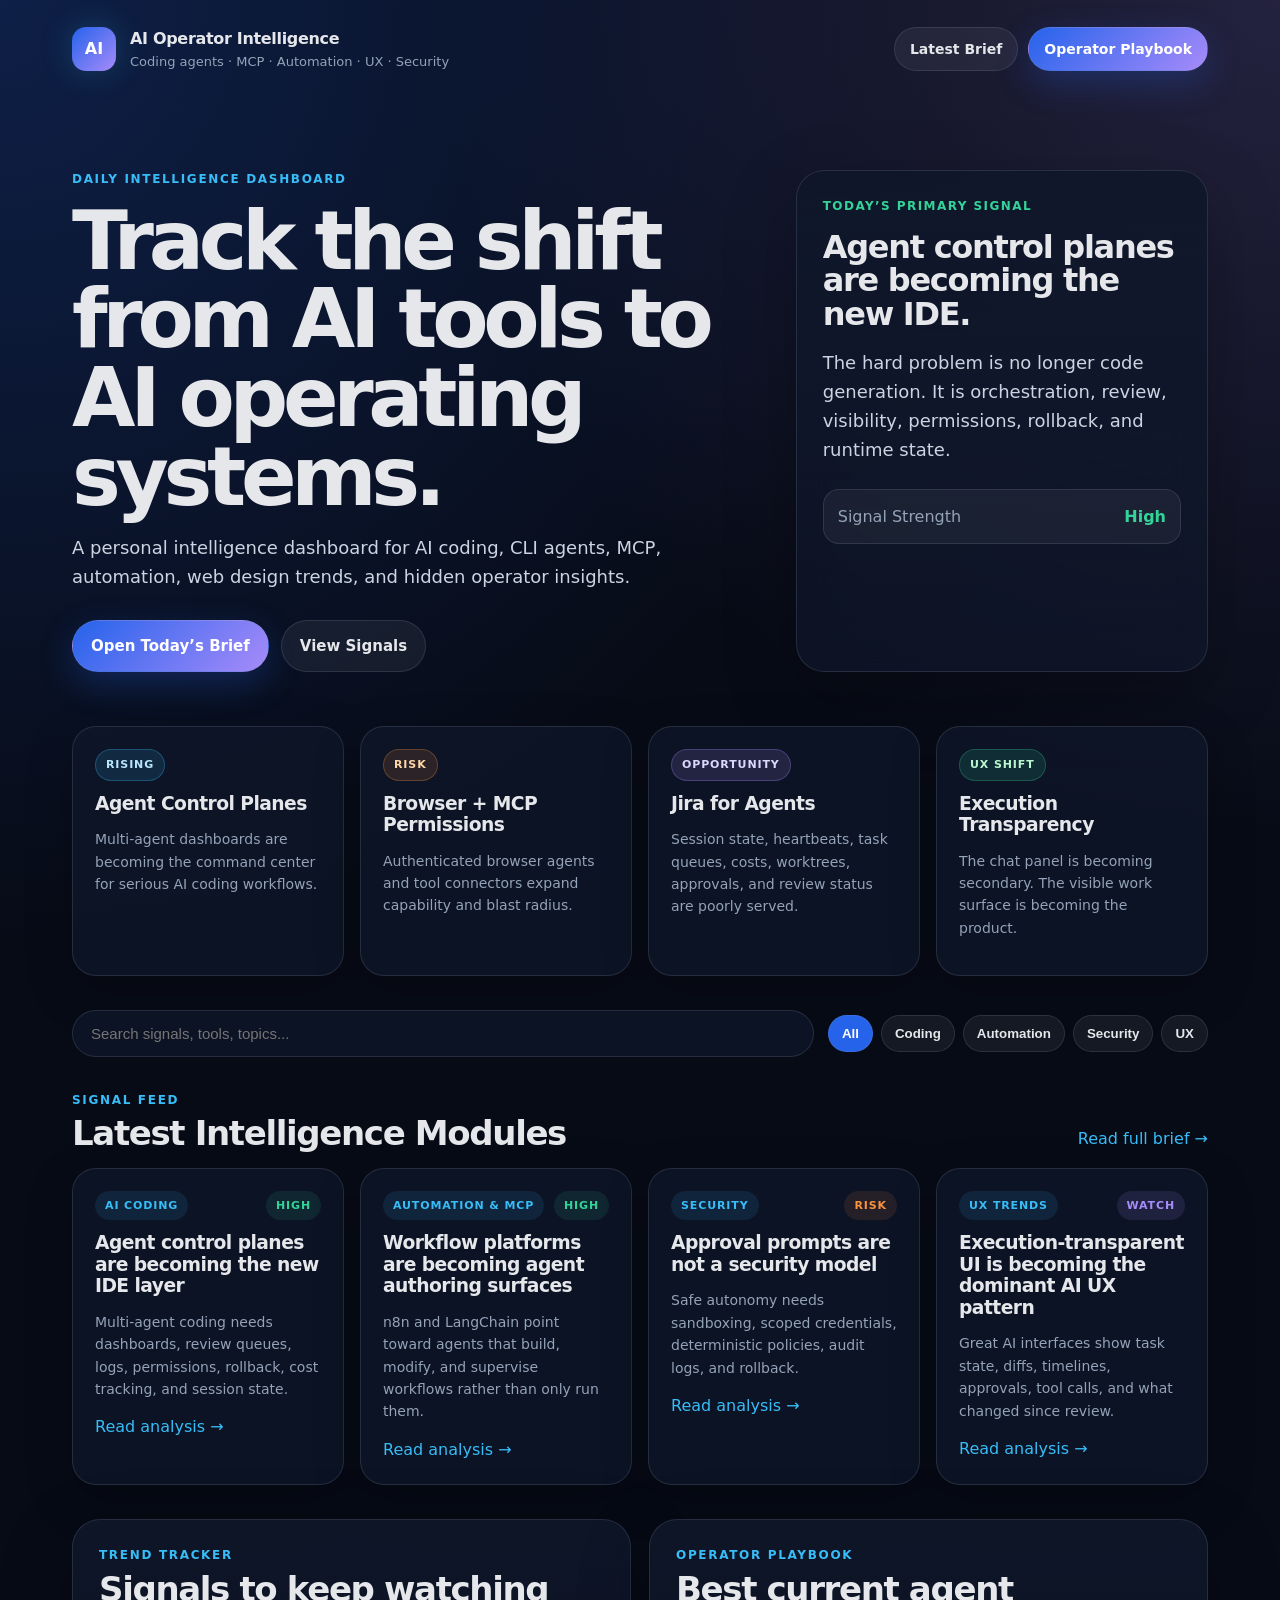
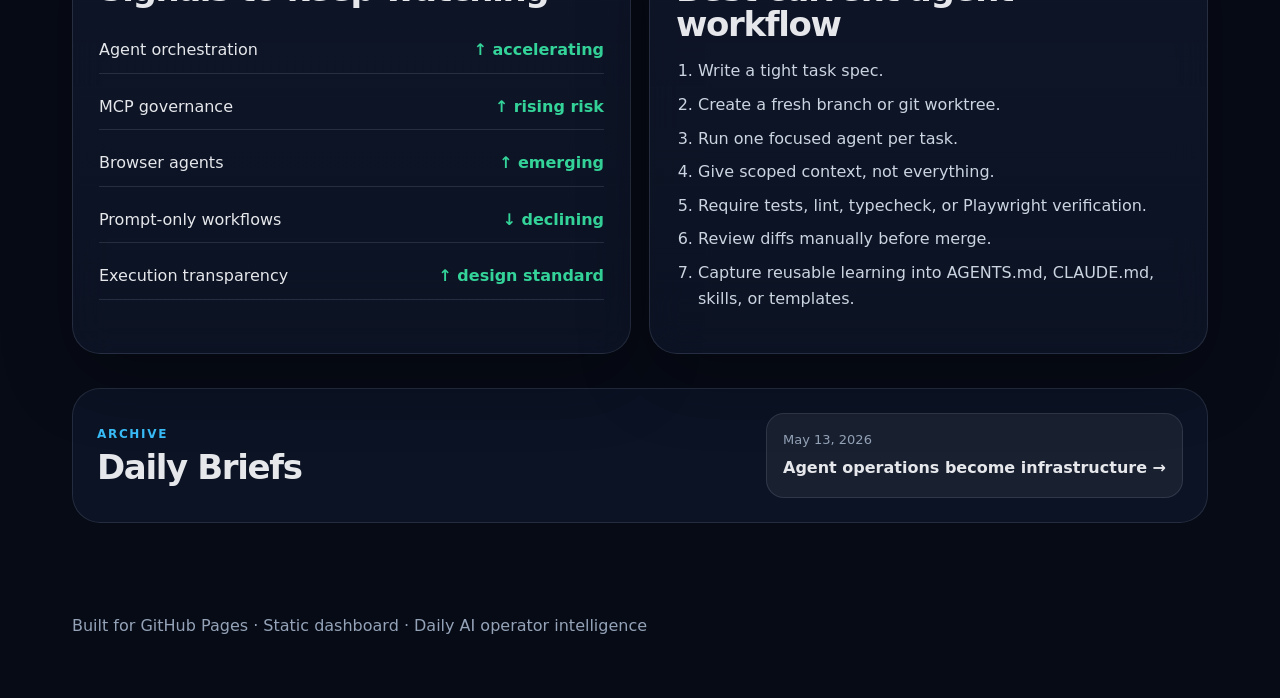
==== index.html @ 3b00562f "Initial commit: AI Operator Intelligence dashboard" ====
<!DOCTYPE html>
<html lang="en">
<head>
  <meta charset="UTF-8" />
  <meta name="viewport" content="width=device-width, initial-scale=1.0" />
  <title>AI Operator Intelligence</title>
  <link rel="stylesheet" href="assets/styles.css" />
</head>
<body>
  <div class="noise"></div>
  <header class="site-header">
    <nav class="nav">
      <div class="brand">
        <div class="brand-mark">AI</div>
        <div>
          <div class="brand-title">AI Operator Intelligence</div>
          <div class="brand-subtitle">Coding agents · MCP · Automation · UX · Security</div>
        </div>
      </div>
      <div class="nav-actions">
        <a class="ghost-btn" href="archive/2026-05-13.html">Latest Brief</a>
        <a class="primary-btn" href="#operator-playbook">Operator Playbook</a>
      </div>
    </nav>
    <section class="hero">
      <div class="hero-copy">
        <div class="eyebrow">Daily Intelligence Dashboard</div>
        <h1>Track the shift from AI tools to AI operating systems.</h1>
        <p>A personal intelligence dashboard for AI coding, CLI agents, MCP, automation, web design trends, and hidden operator insights.</p>
        <div class="hero-actions">
          <a class="primary-btn large" href="archive/2026-05-13.html">Open Today’s Brief</a>
          <a class="secondary-btn large" href="#signals">View Signals</a>
        </div>
      </div>
      <aside class="hero-panel">
        <div class="panel-label">Today’s Primary Signal</div>
        <h2>Agent control planes are becoming the new IDE.</h2>
        <p>The hard problem is no longer code generation. It is orchestration, review, visibility, permissions, rollback, and runtime state.</p>
        <div class="signal-meter"><span>Signal Strength</span><strong>High</strong></div>
      </aside>
    </section>
  </header>
  <main>
    <section class="kpi-grid" id="signals">
      <article class="kpi-card"><span class="chip blue">Rising</span><h3>Agent Control Planes</h3><p>Multi-agent dashboards are becoming the command center for serious AI coding workflows.</p></article>
      <article class="kpi-card"><span class="chip orange">Risk</span><h3>Browser + MCP Permissions</h3><p>Authenticated browser agents and tool connectors expand capability and blast radius.</p></article>
      <article class="kpi-card"><span class="chip purple">Opportunity</span><h3>Jira for Agents</h3><p>Session state, heartbeats, task queues, costs, worktrees, approvals, and review status are poorly served.</p></article>
      <article class="kpi-card"><span class="chip green">UX Shift</span><h3>Execution Transparency</h3><p>The chat panel is becoming secondary. The visible work surface is becoming the product.</p></article>
    </section>
    <section class="toolbar">
      <input id="searchInput" type="search" placeholder="Search signals, tools, topics..." />
      <div class="filter-buttons">
        <button data-filter="all" class="active">All</button><button data-filter="coding">Coding</button><button data-filter="automation">Automation</button><button data-filter="security">Security</button><button data-filter="ux">UX</button>
      </div>
    </section>
    <section class="section-header"><div><div class="eyebrow">Signal Feed</div><h2>Latest Intelligence Modules</h2></div><a href="archive/2026-05-13.html">Read full brief →</a></section>
    <section class="card-grid" id="signalGrid">
      <article class="intel-card" data-tags="coding cli agents"><div class="card-top"><span class="topic">AI Coding</span><span class="priority high">High</span></div><h3>Agent control planes are becoming the new IDE layer</h3><p>Multi-agent coding needs dashboards, review queues, logs, permissions, rollback, cost tracking, and session state.</p><a href="archive/2026-05-13.html#ai-coding">Read analysis →</a></article>
      <article class="intel-card" data-tags="automation mcp workflows"><div class="card-top"><span class="topic">Automation & MCP</span><span class="priority high">High</span></div><h3>Workflow platforms are becoming agent authoring surfaces</h3><p>n8n and LangChain point toward agents that build, modify, and supervise workflows rather than only run them.</p><a href="archive/2026-05-13.html#automation">Read analysis →</a></article>
      <article class="intel-card" data-tags="security permissions browser mcp"><div class="card-top"><span class="topic">Security</span><span class="priority risk">Risk</span></div><h3>Approval prompts are not a security model</h3><p>Safe autonomy needs sandboxing, scoped credentials, deterministic policies, audit logs, and rollback.</p><a href="archive/2026-05-13.html#security">Read analysis →</a></article>
      <article class="intel-card" data-tags="ux design interface dashboard"><div class="card-top"><span class="topic">UX Trends</span><span class="priority watch">Watch</span></div><h3>Execution-transparent UI is becoming the dominant AI UX pattern</h3><p>Great AI interfaces show task state, diffs, timelines, approvals, tool calls, and what changed since review.</p><a href="archive/2026-05-13.html#ux">Read analysis →</a></article>
    </section>
    <section class="split-section">
      <div class="trend-panel"><div class="eyebrow">Trend Tracker</div><h2>Signals to keep watching</h2><div class="trend-list"><div><span>Agent orchestration</span><strong>↑ accelerating</strong></div><div><span>MCP governance</span><strong>↑ rising risk</strong></div><div><span>Browser agents</span><strong>↑ emerging</strong></div><div><span>Prompt-only workflows</span><strong>↓ declining</strong></div><div><span>Execution transparency</span><strong>↑ design standard</strong></div></div></div>
      <div class="playbook-panel" id="operator-playbook"><div class="eyebrow">Operator Playbook</div><h2>Best current agent workflow</h2><ol><li>Write a tight task spec.</li><li>Create a fresh branch or git worktree.</li><li>Run one focused agent per task.</li><li>Give scoped context, not everything.</li><li>Require tests, lint, typecheck, or Playwright verification.</li><li>Review diffs manually before merge.</li><li>Capture reusable learning into AGENTS.md, CLAUDE.md, skills, or templates.</li></ol></div>
    </section>
    <section class="archive-strip"><div><div class="eyebrow">Archive</div><h2>Daily Briefs</h2></div><a class="archive-item" href="archive/2026-05-13.html"><span>May 13, 2026</span><strong>Agent operations become infrastructure →</strong></a></section>
  </main>
  <footer><p>Built for GitHub Pages · Static dashboard · Daily AI operator intelligence</p></footer>
  <script src="assets/dashboard.js"></script>
</body>
</html>
---- assets/styles.css ----
*{box-sizing:border-box}:root{--bg:#070b16;--panel:rgba(15,23,42,.9);--line:rgba(148,163,184,.18);--text:#e5e7eb;--muted:#94a3b8;--blue:#38bdf8;--blue2:#2563eb;--purple:#a78bfa;--green:#34d399;--orange:#fb923c}html{scroll-behavior:smooth}body{margin:0;background:radial-gradient(circle at top left,rgba(37,99,235,.23),transparent 36%),radial-gradient(circle at top right,rgba(167,139,250,.18),transparent 32%),var(--bg);color:var(--text);font-family:Inter,ui-sans-serif,system-ui,-apple-system,BlinkMacSystemFont,"Segoe UI",sans-serif;line-height:1.6}.noise{pointer-events:none;position:fixed;inset:0;opacity:.08;background-image:linear-gradient(rgba(255,255,255,.08) 1px,transparent 1px),linear-gradient(90deg,rgba(255,255,255,.08) 1px,transparent 1px);background-size:36px 36px}a{color:var(--blue);text-decoration:none}a:hover{text-decoration:underline}.site-header,.brief-header,main,footer{position:relative;z-index:1}.nav{max-width:1180px;margin:0 auto;padding:26px 22px;display:flex;justify-content:space-between;align-items:center;gap:18px}.brand{display:flex;align-items:center;gap:14px}.brand-mark{width:44px;height:44px;border-radius:14px;display:grid;place-items:center;color:white;font-weight:900;background:linear-gradient(135deg,var(--blue2),var(--purple));box-shadow:0 0 32px rgba(56,189,248,.22)}.brand-title{font-weight:800;letter-spacing:-.02em}.brand-subtitle{color:var(--muted);font-size:13px}.nav-actions{display:flex;gap:10px;flex-wrap:wrap}.primary-btn,.secondary-btn,.ghost-btn{display:inline-flex;align-items:center;justify-content:center;border-radius:999px;padding:10px 15px;font-weight:800;font-size:14px;border:1px solid var(--line)}.primary-btn{color:white;background:linear-gradient(135deg,var(--blue2),var(--purple));box-shadow:0 12px 34px rgba(37,99,235,.26)}.secondary-btn,.ghost-btn{color:var(--text);background:rgba(255,255,255,.06)}.large{padding:13px 18px;font-size:15px}.hero{max-width:1180px;margin:0 auto;padding:72px 22px 54px;display:grid;grid-template-columns:1.35fr .8fr;gap:28px;align-items:stretch}.eyebrow{color:var(--blue);text-transform:uppercase;letter-spacing:.14em;font-weight:900;font-size:12px}.hero h1,.brief-hero h1{margin:12px 0 18px;font-size:clamp(42px,7vw,82px);line-height:.96;letter-spacing:-.065em}.hero p,.brief-hero p{color:#cbd5e1;max-width:760px;font-size:18px}.hero-actions{display:flex;gap:12px;flex-wrap:wrap;margin-top:28px}.hero-panel,.trend-panel,.playbook-panel,.brief-section{background:linear-gradient(180deg,rgba(15,23,42,.88),rgba(15,23,42,.68));border:1px solid var(--line);border-radius:28px;padding:26px;box-shadow:0 24px 70px rgba(0,0,0,.28);backdrop-filter:blur(18px)}.panel-label{color:var(--green);text-transform:uppercase;letter-spacing:.12em;font-size:12px;font-weight:900}.hero-panel h2{font-size:32px;line-height:1.05;letter-spacing:-.04em;margin:14px 0}.signal-meter{margin-top:24px;border:1px solid var(--line);background:rgba(255,255,255,.05);border-radius:16px;padding:14px;display:flex;justify-content:space-between;color:var(--muted)}.signal-meter strong{color:var(--green)}main{max-width:1180px;margin:0 auto;padding:0 22px 50px}.kpi-grid,.card-grid{display:grid;grid-template-columns:repeat(4,1fr);gap:16px}.kpi-card,.intel-card{background:rgba(15,23,42,.74);border:1px solid var(--line);border-radius:24px;padding:22px;box-shadow:0 16px 48px rgba(0,0,0,.22)}.kpi-card h3,.intel-card h3{margin:12px 0 8px;line-height:1.15;letter-spacing:-.03em}.kpi-card p,.intel-card p{color:var(--muted);font-size:14px}.chip,.topic,.priority{display:inline-flex;width:fit-content;border-radius:999px;padding:6px 10px;font-size:11px;font-weight:900;text-transform:uppercase;letter-spacing:.08em}.blue{color:#bae6fd;background:rgba(56,189,248,.13);border:1px solid rgba(56,189,248,.28)}.purple{color:#ddd6fe;background:rgba(167,139,250,.14);border:1px solid rgba(167,139,250,.28)}.green{color:#bbf7d0;background:rgba(52,211,153,.13);border:1px solid rgba(52,211,153,.26)}.orange{color:#fed7aa;background:rgba(251,146,60,.13);border:1px solid rgba(251,146,60,.27)}.toolbar{margin:34px 0;display:flex;gap:14px;align-items:center;justify-content:space-between;flex-wrap:wrap}#searchInput{min-width:min(100%,420px);flex:1;border:1px solid var(--line);background:rgba(15,23,42,.74);color:var(--text);border-radius:999px;padding:14px 18px;outline:none;font-size:15px}.filter-buttons{display:flex;gap:8px;flex-wrap:wrap}.filter-buttons button{cursor:pointer;border:1px solid var(--line);background:rgba(255,255,255,.06);color:var(--text);border-radius:999px;padding:10px 13px;font-weight:800}.filter-buttons button.active{background:var(--blue2);color:white}.section-header{display:flex;justify-content:space-between;align-items:end;margin:28px 0 16px;gap:18px}.section-header h2,.trend-panel h2,.playbook-panel h2,.archive-strip h2{margin:6px 0 0;font-size:34px;line-height:1.04;letter-spacing:-.04em}.card-top{display:flex;justify-content:space-between;gap:8px}.topic{color:var(--blue);background:rgba(56,189,248,.1)}.priority.high{color:var(--green);background:rgba(52,211,153,.1)}.priority.risk{color:var(--orange);background:rgba(251,146,60,.1)}.priority.watch{color:var(--purple);background:rgba(167,139,250,.12)}.split-section{display:grid;grid-template-columns:1fr 1fr;gap:18px;margin:34px 0}.trend-list{display:grid;gap:10px;margin-top:20px}.trend-list div{display:flex;justify-content:space-between;gap:14px;border-bottom:1px solid var(--line);padding:10px 0}.trend-list strong{color:var(--green)}.playbook-panel ol,.big-list{padding-left:22px;color:#cbd5e1}.playbook-panel li,.big-list li{margin:8px 0}.archive-strip{border:1px solid var(--line);border-radius:28px;padding:24px;background:rgba(15,23,42,.72);display:flex;justify-content:space-between;align-items:center;gap:22px}.archive-item{min-width:240px;color:var(--text);background:rgba(255,255,255,.06);border:1px solid var(--line);border-radius:18px;padding:16px}.archive-item span{display:block;color:var(--muted);font-size:13px}.archive-item strong{display:block;margin-top:4px}footer{max-width:1180px;margin:0 auto;padding:24px 22px 44px;color:var(--muted)}.back-link{color:var(--text);font-weight:800}.brief-hero{max-width:1180px;margin:0 auto;padding:54px 22px 36px}.brief-meta{display:flex;gap:10px;flex-wrap:wrap;margin-top:24px}.brief-meta span{border:1px solid var(--line);background:rgba(255,255,255,.06);border-radius:999px;padding:8px 12px;color:#cbd5e1;font-size:13px;font-weight:800}.brief-main{display:grid;grid-template-columns:240px 1fr;gap:22px;align-items:start}.brief-sidebar{position:sticky;top:16px;border:1px solid var(--line);background:rgba(15,23,42,.75);border-radius:22px;padding:14px}.brief-sidebar a{display:block;color:#cbd5e1;padding:11px 12px;border-radius:14px;font-weight:800;font-size:14px}.brief-sidebar a:hover{background:rgba(255,255,255,.06);text-decoration:none}.brief-content{display:grid;gap:18px}.brief-section h2{font-size:clamp(28px,4vw,46px);line-height:1.04;letter-spacing:-.05em;margin:14px 0}.brief-section p{color:#cbd5e1;font-size:17px}.insight-grid{display:grid;grid-template-columns:repeat(3,1fr);gap:12px;margin:20px 0}.insight-grid div,.warning-box,.risk-list div{border:1px solid var(--line);border-radius:18px;background:rgba(255,255,255,.05);padding:16px}.insight-grid strong{display:block;color:var(--blue);margin-bottom:4px}.insight-grid span,.risk-list div{color:#cbd5e1}.warning-box{color:#fed7aa;border-color:rgba(251,146,60,.28);background:rgba(251,146,60,.08)}.intel-table{width:100%;border-collapse:collapse;margin:18px 0;overflow:hidden;border-radius:18px}.intel-table th,.intel-table td{border:1px solid var(--line);padding:14px;text-align:left}.intel-table th{color:white;background:rgba(37,99,235,.28)}.intel-table td{color:#cbd5e1}.risk-list{display:grid;gap:10px}@media(max-width:900px){.hero,.split-section,.brief-main{grid-template-columns:1fr}.kpi-grid,.card-grid,.insight-grid{grid-template-columns:1fr 1fr}.brief-sidebar{position:static;display:grid;grid-template-columns:1fr 1fr}}@media(max-width:620px){.nav,.archive-strip,.section-header{align-items:flex-start;flex-direction:column}.kpi-grid,.card-grid,.insight-grid{grid-template-columns:1fr}.hero{padding-top:38px}.hero h1,.brief-hero h1{font-size:44px}.brief-sidebar{grid-template-columns:1fr}}
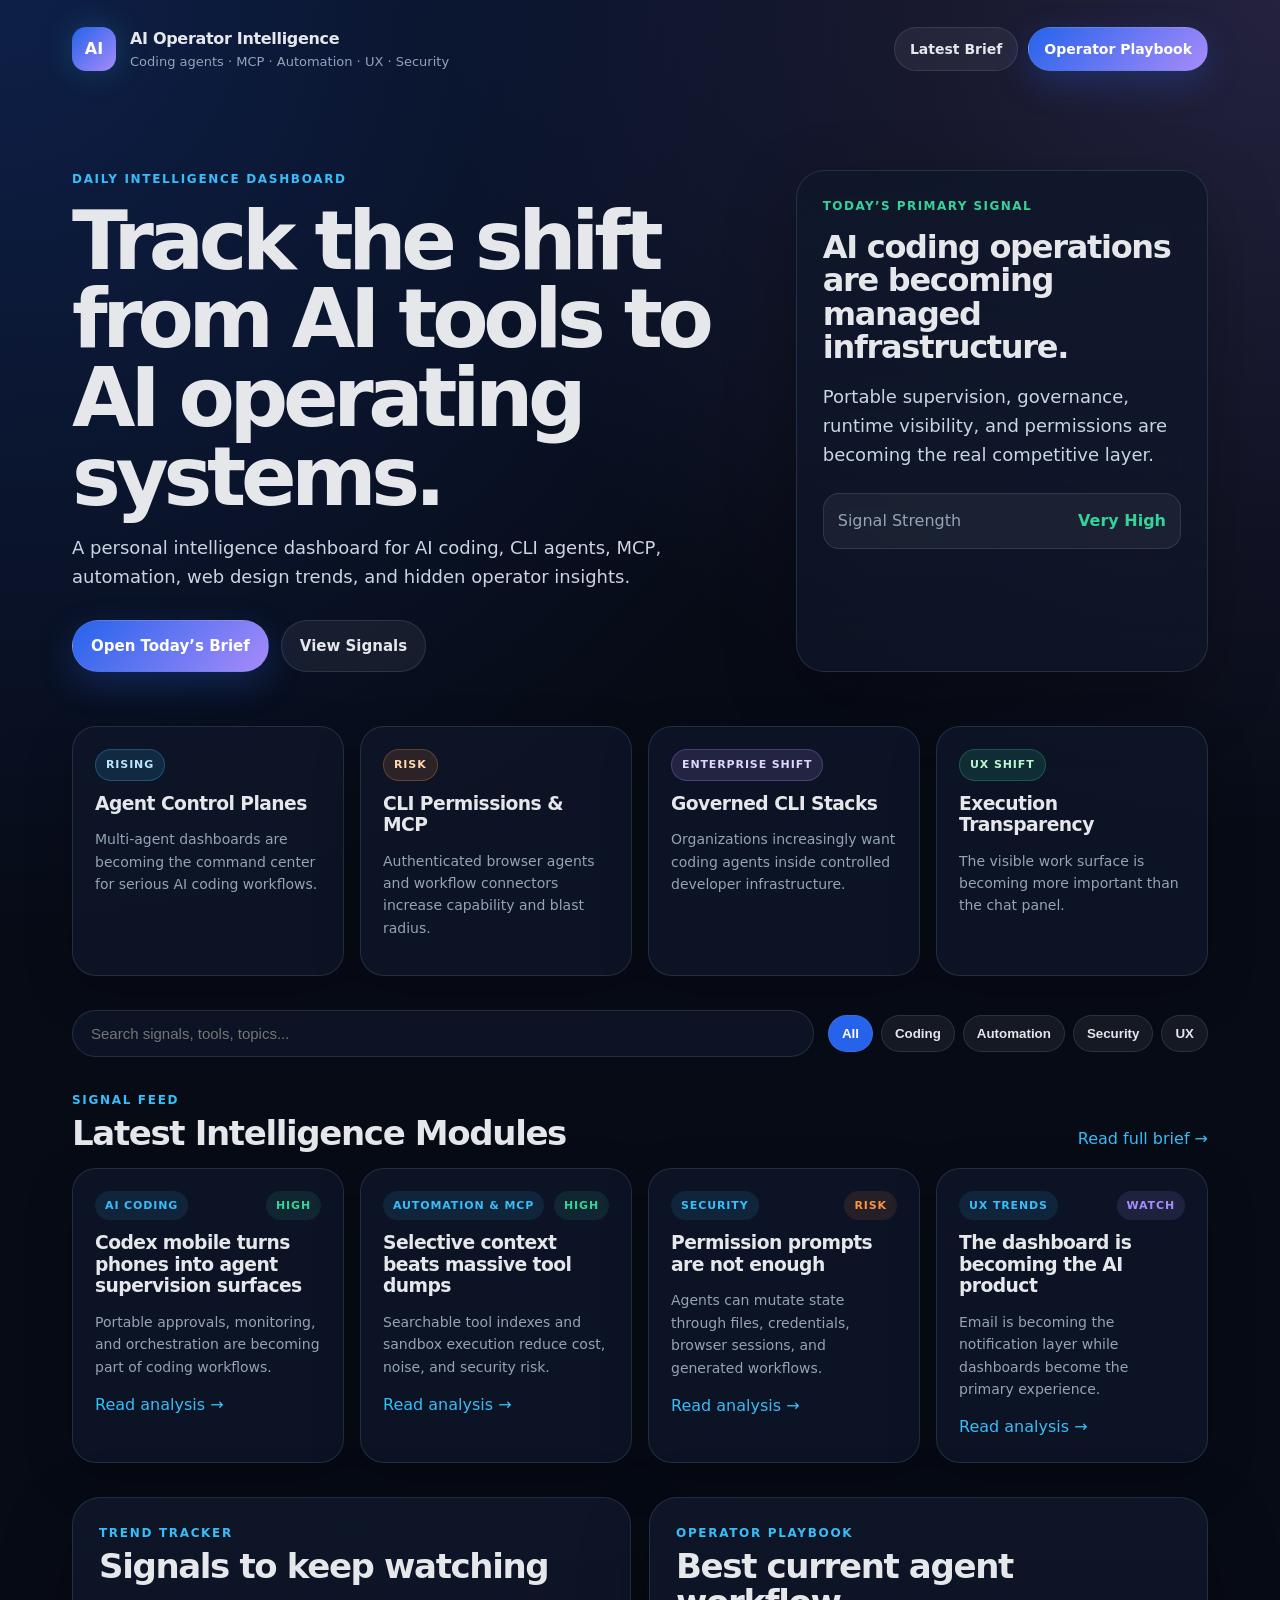
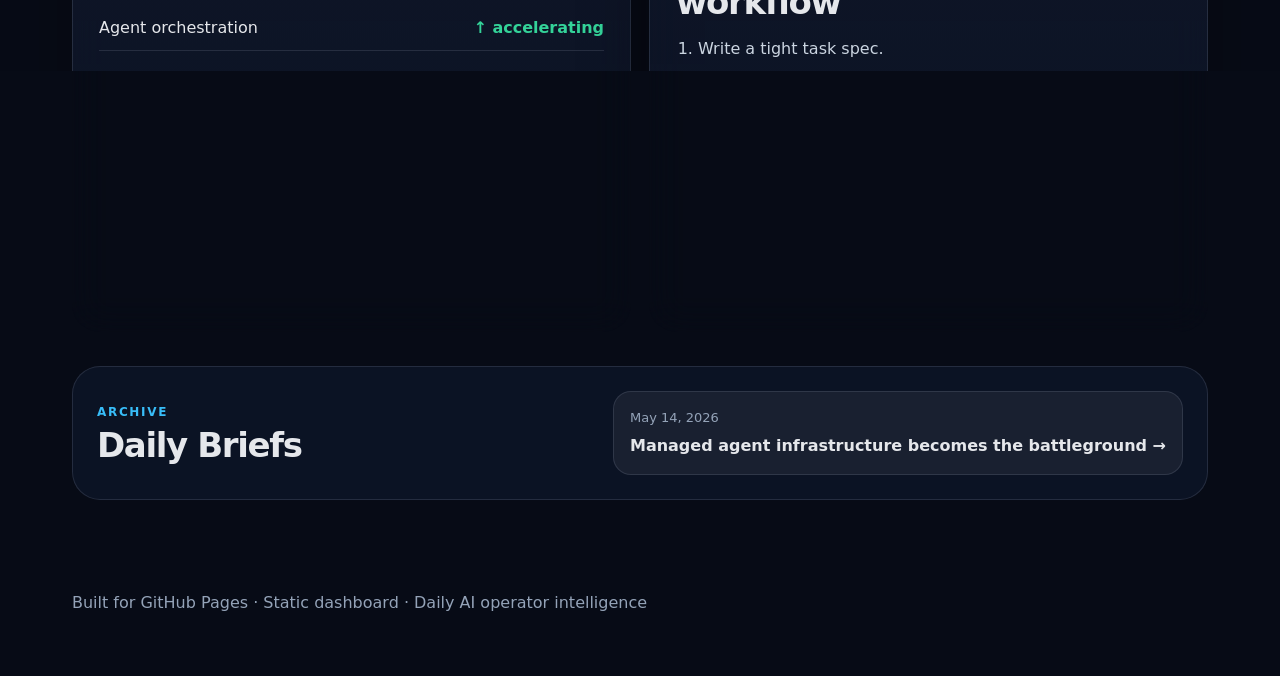
==== commit 433c03df: "Update homepage to May 14 intelligence brief" ====
--- a/index.html
+++ b/index.html
@@ -18,7 +18,7 @@
         </div>
       </div>
       <div class="nav-actions">
-        <a class="ghost-btn" href="archive/2026-05-13.html">Latest Brief</a>
+        <a class="ghost-btn" href="archive/2026-05-14.html">Latest Brief</a>
         <a class="primary-btn" href="#operator-playbook">Operator Playbook</a>
       </div>
     </nav>
@@ -28,24 +28,24 @@
         <h1>Track the shift from AI tools to AI operating systems.</h1>
         <p>A personal intelligence dashboard for AI coding, CLI agents, MCP, automation, web design trends, and hidden operator insights.</p>
         <div class="hero-actions">
-          <a class="primary-btn large" href="archive/2026-05-13.html">Open Today’s Brief</a>
+          <a class="primary-btn large" href="archive/2026-05-14.html">Open Today’s Brief</a>
           <a class="secondary-btn large" href="#signals">View Signals</a>
         </div>
       </div>
       <aside class="hero-panel">
         <div class="panel-label">Today’s Primary Signal</div>
-        <h2>Agent control planes are becoming the new IDE.</h2>
-        <p>The hard problem is no longer code generation. It is orchestration, review, visibility, permissions, rollback, and runtime state.</p>
-        <div class="signal-meter"><span>Signal Strength</span><strong>High</strong></div>
+        <h2>AI coding operations are becoming managed infrastructure.</h2>
+        <p>Portable supervision, governance, runtime visibility, and permissions are becoming the real competitive layer.</p>
+        <div class="signal-meter"><span>Signal Strength</span><strong>Very High</strong></div>
       </aside>
     </section>
   </header>
   <main>
     <section class="kpi-grid" id="signals">
       <article class="kpi-card"><span class="chip blue">Rising</span><h3>Agent Control Planes</h3><p>Multi-agent dashboards are becoming the command center for serious AI coding workflows.</p></article>
-      <article class="kpi-card"><span class="chip orange">Risk</span><h3>Browser + MCP Permissions</h3><p>Authenticated browser agents and tool connectors expand capability and blast radius.</p></article>
-      <article class="kpi-card"><span class="chip purple">Opportunity</span><h3>Jira for Agents</h3><p>Session state, heartbeats, task queues, costs, worktrees, approvals, and review status are poorly served.</p></article>
-      <article class="kpi-card"><span class="chip green">UX Shift</span><h3>Execution Transparency</h3><p>The chat panel is becoming secondary. The visible work surface is becoming the product.</p></article>
+      <article class="kpi-card"><span class="chip orange">Risk</span><h3>CLI Permissions & MCP</h3><p>Authenticated browser agents and workflow connectors increase capability and blast radius.</p></article>
+      <article class="kpi-card"><span class="chip purple">Enterprise Shift</span><h3>Governed CLI Stacks</h3><p>Organizations increasingly want coding agents inside controlled developer infrastructure.</p></article>
+      <article class="kpi-card"><span class="chip green">UX Shift</span><h3>Execution Transparency</h3><p>The visible work surface is becoming more important than the chat panel.</p></article>
     </section>
     <section class="toolbar">
       <input id="searchInput" type="search" placeholder="Search signals, tools, topics..." />
@@ -53,20 +53,20 @@
         <button data-filter="all" class="active">All</button><button data-filter="coding">Coding</button><button data-filter="automation">Automation</button><button data-filter="security">Security</button><button data-filter="ux">UX</button>
       </div>
     </section>
-    <section class="section-header"><div><div class="eyebrow">Signal Feed</div><h2>Latest Intelligence Modules</h2></div><a href="archive/2026-05-13.html">Read full brief →</a></section>
+    <section class="section-header"><div><div class="eyebrow">Signal Feed</div><h2>Latest Intelligence Modules</h2></div><a href="archive/2026-05-14.html">Read full brief →</a></section>
     <section class="card-grid" id="signalGrid">
-      <article class="intel-card" data-tags="coding cli agents"><div class="card-top"><span class="topic">AI Coding</span><span class="priority high">High</span></div><h3>Agent control planes are becoming the new IDE layer</h3><p>Multi-agent coding needs dashboards, review queues, logs, permissions, rollback, cost tracking, and session state.</p><a href="archive/2026-05-13.html#ai-coding">Read analysis →</a></article>
-      <article class="intel-card" data-tags="automation mcp workflows"><div class="card-top"><span class="topic">Automation & MCP</span><span class="priority high">High</span></div><h3>Workflow platforms are becoming agent authoring surfaces</h3><p>n8n and LangChain point toward agents that build, modify, and supervise workflows rather than only run them.</p><a href="archive/2026-05-13.html#automation">Read analysis →</a></article>
-      <article class="intel-card" data-tags="security permissions browser mcp"><div class="card-top"><span class="topic">Security</span><span class="priority risk">Risk</span></div><h3>Approval prompts are not a security model</h3><p>Safe autonomy needs sandboxing, scoped credentials, deterministic policies, audit logs, and rollback.</p><a href="archive/2026-05-13.html#security">Read analysis →</a></article>
-      <article class="intel-card" data-tags="ux design interface dashboard"><div class="card-top"><span class="topic">UX Trends</span><span class="priority watch">Watch</span></div><h3>Execution-transparent UI is becoming the dominant AI UX pattern</h3><p>Great AI interfaces show task state, diffs, timelines, approvals, tool calls, and what changed since review.</p><a href="archive/2026-05-13.html#ux">Read analysis →</a></article>
+      <article class="intel-card" data-tags="coding cli agents"><div class="card-top"><span class="topic">AI Coding</span><span class="priority high">High</span></div><h3>Codex mobile turns phones into agent supervision surfaces</h3><p>Portable approvals, monitoring, and orchestration are becoming part of coding workflows.</p><a href="archive/2026-05-14.html#ai-coding">Read analysis →</a></article>
+      <article class="intel-card" data-tags="automation mcp workflows"><div class="card-top"><span class="topic">Automation & MCP</span><span class="priority high">High</span></div><h3>Selective context beats massive tool dumps</h3><p>Searchable tool indexes and sandbox execution reduce cost, noise, and security risk.</p><a href="archive/2026-05-14.html#automation">Read analysis →</a></article>
+      <article class="intel-card" data-tags="security permissions browser mcp"><div class="card-top"><span class="topic">Security</span><span class="priority risk">Risk</span></div><h3>Permission prompts are not enough</h3><p>Agents can mutate state through files, credentials, browser sessions, and generated workflows.</p><a href="archive/2026-05-14.html#security">Read analysis →</a></article>
+      <article class="intel-card" data-tags="ux design interface dashboard"><div class="card-top"><span class="topic">UX Trends</span><span class="priority watch">Watch</span></div><h3>The dashboard is becoming the AI product</h3><p>Email is becoming the notification layer while dashboards become the primary experience.</p><a href="archive/2026-05-14.html#ux">Read analysis →</a></article>
     </section>
     <section class="split-section">
-      <div class="trend-panel"><div class="eyebrow">Trend Tracker</div><h2>Signals to keep watching</h2><div class="trend-list"><div><span>Agent orchestration</span><strong>↑ accelerating</strong></div><div><span>MCP governance</span><strong>↑ rising risk</strong></div><div><span>Browser agents</span><strong>↑ emerging</strong></div><div><span>Prompt-only workflows</span><strong>↓ declining</strong></div><div><span>Execution transparency</span><strong>↑ design standard</strong></div></div></div>
+      <div class="trend-panel"><div class="eyebrow">Trend Tracker</div><h2>Signals to keep watching</h2><div class="trend-list"><div><span>Agent orchestration</span><strong>↑ accelerating</strong></div><div><span>MCP governance</span><strong>↑ rising risk</strong></div><div><span>Mobile supervision</span><strong>↑ emerging</strong></div><div><span>Prompt-only workflows</span><strong>↓ declining</strong></div><div><span>Execution transparency</span><strong>↑ design standard</strong></div></div></div>
       <div class="playbook-panel" id="operator-playbook"><div class="eyebrow">Operator Playbook</div><h2>Best current agent workflow</h2><ol><li>Write a tight task spec.</li><li>Create a fresh branch or git worktree.</li><li>Run one focused agent per task.</li><li>Give scoped context, not everything.</li><li>Require tests, lint, typecheck, or Playwright verification.</li><li>Review diffs manually before merge.</li><li>Capture reusable learning into AGENTS.md, CLAUDE.md, skills, or templates.</li></ol></div>
     </section>
-    <section class="archive-strip"><div><div class="eyebrow">Archive</div><h2>Daily Briefs</h2></div><a class="archive-item" href="archive/2026-05-13.html"><span>May 13, 2026</span><strong>Agent operations become infrastructure →</strong></a></section>
+    <section class="archive-strip"><div><div class="eyebrow">Archive</div><h2>Daily Briefs</h2></div><a class="archive-item" href="archive/2026-05-14.html"><span>May 14, 2026</span><strong>Managed agent infrastructure becomes the battleground →</strong></a></section>
   </main>
   <footer><p>Built for GitHub Pages · Static dashboard · Daily AI operator intelligence</p></footer>
   <script src="assets/dashboard.js"></script>
 </body>
-</html>
+</html>
